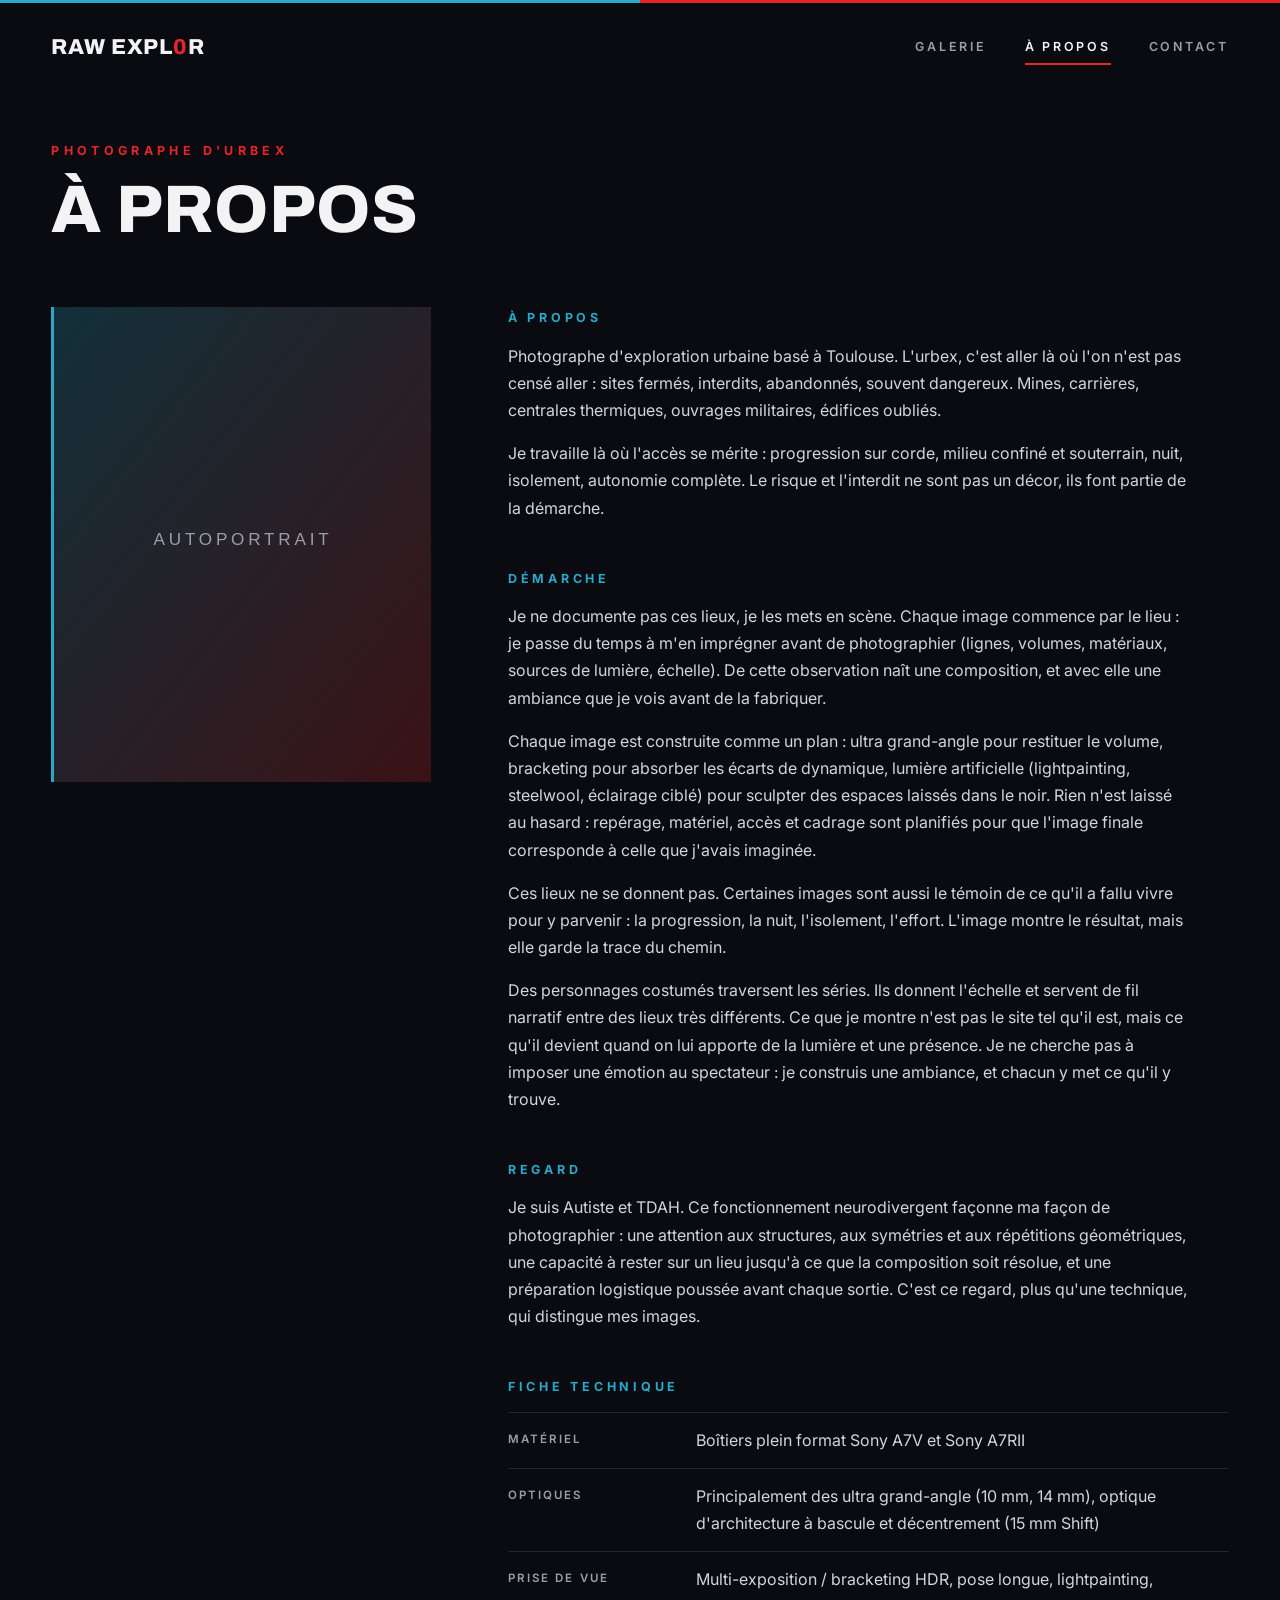
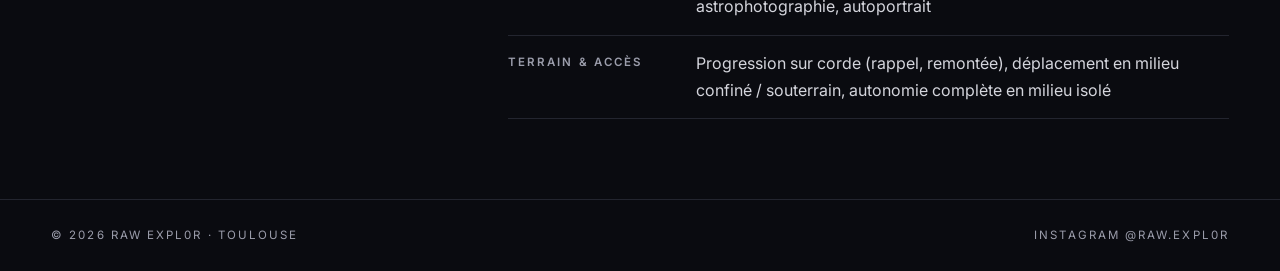
==== a-propos.html @ de23ed0a "Add files via upload" ====
<!DOCTYPE html>
<html lang="fr">
<head>
  <meta charset="utf-8">
  <meta name="viewport" content="width=device-width, initial-scale=1">
  <title>À propos — RAW EXPL0R</title>
  <meta name="description" content="Démarche artistique, regard et matériel de RAW EXPL0R, photographe d'urbex fine art à Toulouse.">
  <meta name="theme-color" content="#0a0b10">
  <link rel="preconnect" href="https://fonts.googleapis.com">
  <link rel="preconnect" href="https://fonts.gstatic.com" crossorigin>
  <link href="https://fonts.googleapis.com/css2?family=Archivo:wght@700;800&family=Inter:wght@400;600;700&display=swap" rel="stylesheet">
  <link rel="stylesheet" href="css/style.css">
</head>
<body>

  <header class="site-header">
    <a class="logo" href="index.html" aria-label="RAW EXPL0R, accueil">RAW EXPL<span>0</span>R</a>
    <nav class="site-nav" aria-label="Navigation principale">
      <a href="index.html">Galerie</a>
      <a href="a-propos.html" aria-current="page">À propos</a>
      <a href="contact.html">Contact</a>
    </nav>
  </header>

  <main>
    <section class="page-head">
      <p class="eyebrow">Photographe d'urbex</p>
      <h1 class="page-title">À propos</h1>
    </section>

    <div class="about-grid">
      <!-- Remplace images/portrait.svg par ton autoportrait (ex : images/portrait.jpg) -->
      <div class="portrait">
        <img src="images/portrait.svg" alt="Autoportrait de RAW EXPL0R">
      </div>

      <div class="prose">
        <h2>À propos</h2>
        <p>Photographe d'exploration urbaine basé à Toulouse. L'urbex, c'est aller là où l'on n'est pas censé aller : sites fermés, interdits, abandonnés, souvent dangereux. Mines, carrières, centrales thermiques, ouvrages militaires, édifices oubliés.</p>
        <p>Je travaille là où l'accès se mérite : progression sur corde, milieu confiné et souterrain, nuit, isolement, autonomie complète. Le risque et l'interdit ne sont pas un décor, ils font partie de la démarche.</p>

        <h2>Démarche</h2>
        <p>Je ne documente pas ces lieux, je les mets en scène. Chaque image commence par le lieu : je passe du temps à m'en imprégner avant de photographier (lignes, volumes, matériaux, sources de lumière, échelle). De cette observation naît une composition, et avec elle une ambiance que je vois avant de la fabriquer.</p>
        <p>Chaque image est construite comme un plan : ultra grand-angle pour restituer le volume, bracketing pour absorber les écarts de dynamique, lumière artificielle (lightpainting, steelwool, éclairage ciblé) pour sculpter des espaces laissés dans le noir. Rien n'est laissé au hasard : repérage, matériel, accès et cadrage sont planifiés pour que l'image finale corresponde à celle que j'avais imaginée.</p>
        <p>Ces lieux ne se donnent pas. Certaines images sont aussi le témoin de ce qu'il a fallu vivre pour y parvenir : la progression, la nuit, l'isolement, l'effort. L'image montre le résultat, mais elle garde la trace du chemin.</p>
        <p>Des personnages costumés traversent les séries. Ils donnent l'échelle et servent de fil narratif entre des lieux très différents. Ce que je montre n'est pas le site tel qu'il est, mais ce qu'il devient quand on lui apporte de la lumière et une présence. Je ne cherche pas à imposer une émotion au spectateur : je construis une ambiance, et chacun y met ce qu'il y trouve.</p>

        <h2>Regard</h2>
        <p>Je suis Autiste et TDAH. Ce fonctionnement neurodivergent façonne ma façon de photographier : une attention aux structures, aux symétries et aux répétitions géométriques, une capacité à rester sur un lieu jusqu'à ce que la composition soit résolue, et une préparation logistique poussée avant chaque sortie. C'est ce regard, plus qu'une technique, qui distingue mes images.</p>

        <h2>Fiche technique</h2>
        <ul class="tech">
          <li><b>Matériel</b><span>Boîtiers plein format Sony A7V et Sony A7RII</span></li>
          <li><b>Optiques</b><span>Principalement des ultra grand-angle (10 mm, 14 mm), optique d'architecture à bascule et décentrement (15 mm Shift)</span></li>
          <li><b>Prise de vue</b><span>Multi-exposition / bracketing HDR, pose longue, lightpainting, astrophotographie, autoportrait</span></li>
          <li><b>Terrain &amp; accès</b><span>Progression sur corde (rappel, remontée), déplacement en milieu confiné / souterrain, autonomie complète en milieu isolé</span></li>
        </ul>
      </div>
    </div>
  </main>

  <footer class="site-footer">
    <span>© 2026 RAW EXPL0R · Toulouse</span>
    <a href="https://www.instagram.com/raw.expl0r" target="_blank" rel="noopener">Instagram @raw.expl0r</a>
  </footer>

</body>
</html>
---- css/style.css ----
/* ===== RAW EXPL0R — feuille de style =====
   Palette reprise de la carte de visite :
   fond quasi noir, accent rouge, accent cyan, texte blanc. */

:root {
  --bg: #0a0b10;
  --bg-soft: #11131b;
  --text: #f3f3f5;
  --muted: #9b9dab;
  --line: #23252f;
  --red: #e5252a;
  --cyan: #2aa8c9;
  --font: "Inter", "Helvetica Neue", Arial, sans-serif;
  --font-title: "Archivo", "Inter", "Helvetica Neue", Arial, sans-serif;
  --gutter: clamp(20px, 4vw, 56px);
}

* { box-sizing: border-box; margin: 0; padding: 0; }

html { scroll-behavior: smooth; }

body {
  background: var(--bg);
  color: var(--text);
  font-family: var(--font);
  font-size: 16px;
  line-height: 1.7;
  -webkit-font-smoothing: antialiased;
  min-height: 100vh;
  display: flex;
  flex-direction: column;
}

a { color: inherit; text-decoration: none; }
img { display: block; max-width: 100%; }

/* ----- Filet bicolore en haut de page (rappel de la barre cyan/rouge de la carte) ----- */
body::before {
  content: "";
  display: block;
  height: 3px;
  background: linear-gradient(90deg, var(--cyan) 0 50%, var(--red) 50% 100%);
}

/* ----- En-tête ----- */
.site-header {
  display: flex;
  align-items: center;
  justify-content: space-between;
  flex-wrap: wrap;
  gap: 14px 32px;
  padding: 26px var(--gutter);
}

.logo {
  font-family: var(--font-title);
  font-weight: 800;
  font-size: 1.35rem;
  letter-spacing: 0.04em;
  text-transform: uppercase;
}
.logo span { color: var(--red); }

.site-nav { display: flex; gap: clamp(18px, 3vw, 38px); }

.site-nav a {
  font-size: 0.78rem;
  font-weight: 600;
  letter-spacing: 0.22em;
  text-transform: uppercase;
  color: var(--muted);
  padding: 6px 0;
  border-bottom: 2px solid transparent;
  transition: color 0.2s, border-color 0.2s;
}
.site-nav a:hover { color: var(--text); }
.site-nav a[aria-current="page"] {
  color: var(--text);
  border-bottom-color: var(--red);
}

/* ----- Contenu ----- */
main { flex: 1; padding: 0 var(--gutter) 80px; }

.eyebrow {
  font-size: 0.78rem;
  font-weight: 700;
  letter-spacing: 0.35em;
  text-transform: uppercase;
  color: var(--red);
  margin-bottom: 14px;
}

.page-title {
  font-family: var(--font-title);
  font-weight: 800;
  font-size: clamp(2.4rem, 6vw, 4.2rem);
  line-height: 1.05;
  letter-spacing: 0.01em;
  text-transform: uppercase;
  margin-bottom: 22px;
}

.lead {
  color: var(--muted);
  font-size: 1.1rem;
  max-width: 640px;
}

.page-head { padding: 48px 0 40px; }

/* ----- Grille de la galerie (colonnes type « maçonnerie ») ----- */
.gallery {
  columns: 3 340px;
  column-gap: 14px;
}

.gallery figure {
  break-inside: avoid;
  margin: 0 0 14px;
  position: relative;
  overflow: hidden;
  background: var(--bg-soft);
}

.gallery button.thumb {
  display: block;
  width: 100%;
  border: 0;
  padding: 0;
  background: none;
  cursor: zoom-in;
}

.gallery img {
  width: 100%;
  height: auto;
  transition: transform 0.6s ease, opacity 0.4s;
}
.gallery figure:hover img { transform: scale(1.025); }

.empty { color: var(--muted); padding: 40px 0; }

/* ----- Visionneuse plein écran ----- */
.lightbox {
  position: fixed;
  inset: 0;
  z-index: 100;
  background: rgba(6, 7, 11, 0.97);
  display: none;
  align-items: center;
  justify-content: center;
  flex-direction: column;
  padding: 56px 70px 70px;
}
.lightbox.open { display: flex; }
.lightbox img {
  max-width: 100%;
  max-height: calc(100vh - 150px);
  object-fit: contain;
}
.lb-caption {
  margin-top: 18px;
  text-align: center;
  font-size: 0.8rem;
  letter-spacing: 0.15em;
  text-transform: uppercase;
  color: var(--muted);
}
.lb-caption strong { color: var(--text); font-weight: 600; margin-right: 12px; }

.lb-btn {
  position: absolute;
  background: none;
  border: 0;
  color: var(--text);
  cursor: pointer;
  font-size: 2rem;
  line-height: 1;
  padding: 14px;
  opacity: 0.7;
  transition: opacity 0.2s, color 0.2s;
}
.lb-btn:hover { opacity: 1; color: var(--red); }
.lb-close { top: 14px; right: 18px; }
.lb-prev { left: 8px; top: 50%; transform: translateY(-50%); }
.lb-next { right: 8px; top: 50%; transform: translateY(-50%); }

/* ----- Page À propos ----- */
.about-grid {
  display: grid;
  grid-template-columns: minmax(240px, 380px) 1fr;
  gap: clamp(32px, 6vw, 90px);
  align-items: start;
}

.portrait {
  position: sticky;
  top: 24px;
  aspect-ratio: 4 / 5;
  background: var(--bg-soft);
  border-left: 3px solid var(--cyan);
  overflow: hidden;
}
.portrait img { width: 100%; height: 100%; object-fit: cover; }

.prose h2 {
  font-size: 0.78rem;
  font-weight: 700;
  letter-spacing: 0.3em;
  text-transform: uppercase;
  color: var(--cyan);
  margin: 46px 0 14px;
}
.prose h2:first-child { margin-top: 0; }
.prose p { color: #d4d5dc; margin-bottom: 16px; max-width: 680px; }

.tech { list-style: none; margin-top: 4px; }
.tech li {
  display: grid;
  grid-template-columns: 170px 1fr;
  gap: 18px;
  padding: 14px 0;
  border-top: 1px solid var(--line);
  color: #d4d5dc;
  max-width: 760px;
}
.tech li:last-child { border-bottom: 1px solid var(--line); }
.tech b {
  font-size: 0.72rem;
  font-weight: 600;
  letter-spacing: 0.18em;
  text-transform: uppercase;
  color: var(--muted);
  padding-top: 3px;
}

/* ----- Page Contact ----- */
.contact-list { margin-top: 10px; max-width: 560px; }
.contact-item { padding: 26px 0; border-top: 1px solid var(--line); }
.contact-item:last-child { border-bottom: 1px solid var(--line); }
.contact-item .label {
  font-size: 0.74rem;
  font-weight: 700;
  letter-spacing: 0.25em;
  text-transform: uppercase;
  color: var(--cyan);
  margin-bottom: 6px;
}
.contact-item a, .contact-item p {
  font-size: clamp(1.2rem, 3vw, 1.7rem);
  font-weight: 400;
}
.contact-item a { border-bottom: 1px solid transparent; transition: border-color 0.2s, color 0.2s; }
.contact-item a:hover { color: var(--red); border-bottom-color: var(--red); }

/* ----- Pied de page ----- */
.site-footer {
  display: flex;
  justify-content: space-between;
  flex-wrap: wrap;
  gap: 8px 24px;
  padding: 26px var(--gutter);
  border-top: 1px solid var(--line);
  font-size: 0.72rem;
  letter-spacing: 0.18em;
  text-transform: uppercase;
  color: var(--muted);
}
.site-footer a:hover { color: var(--red); }

/* ----- Mobile ----- */
@media (max-width: 760px) {
  .about-grid { grid-template-columns: 1fr; }
  .portrait { position: static; max-width: 340px; }
  .tech li { grid-template-columns: 1fr; gap: 4px; }
  .lightbox { padding: 56px 12px 80px; }
  .lb-prev { top: auto; bottom: 14px; left: 14px; transform: none; }
  .lb-next { top: auto; bottom: 14px; right: 14px; transform: none; }
}

@media (prefers-reduced-motion: reduce) {
  * { transition: none !important; scroll-behavior: auto !important; }
}
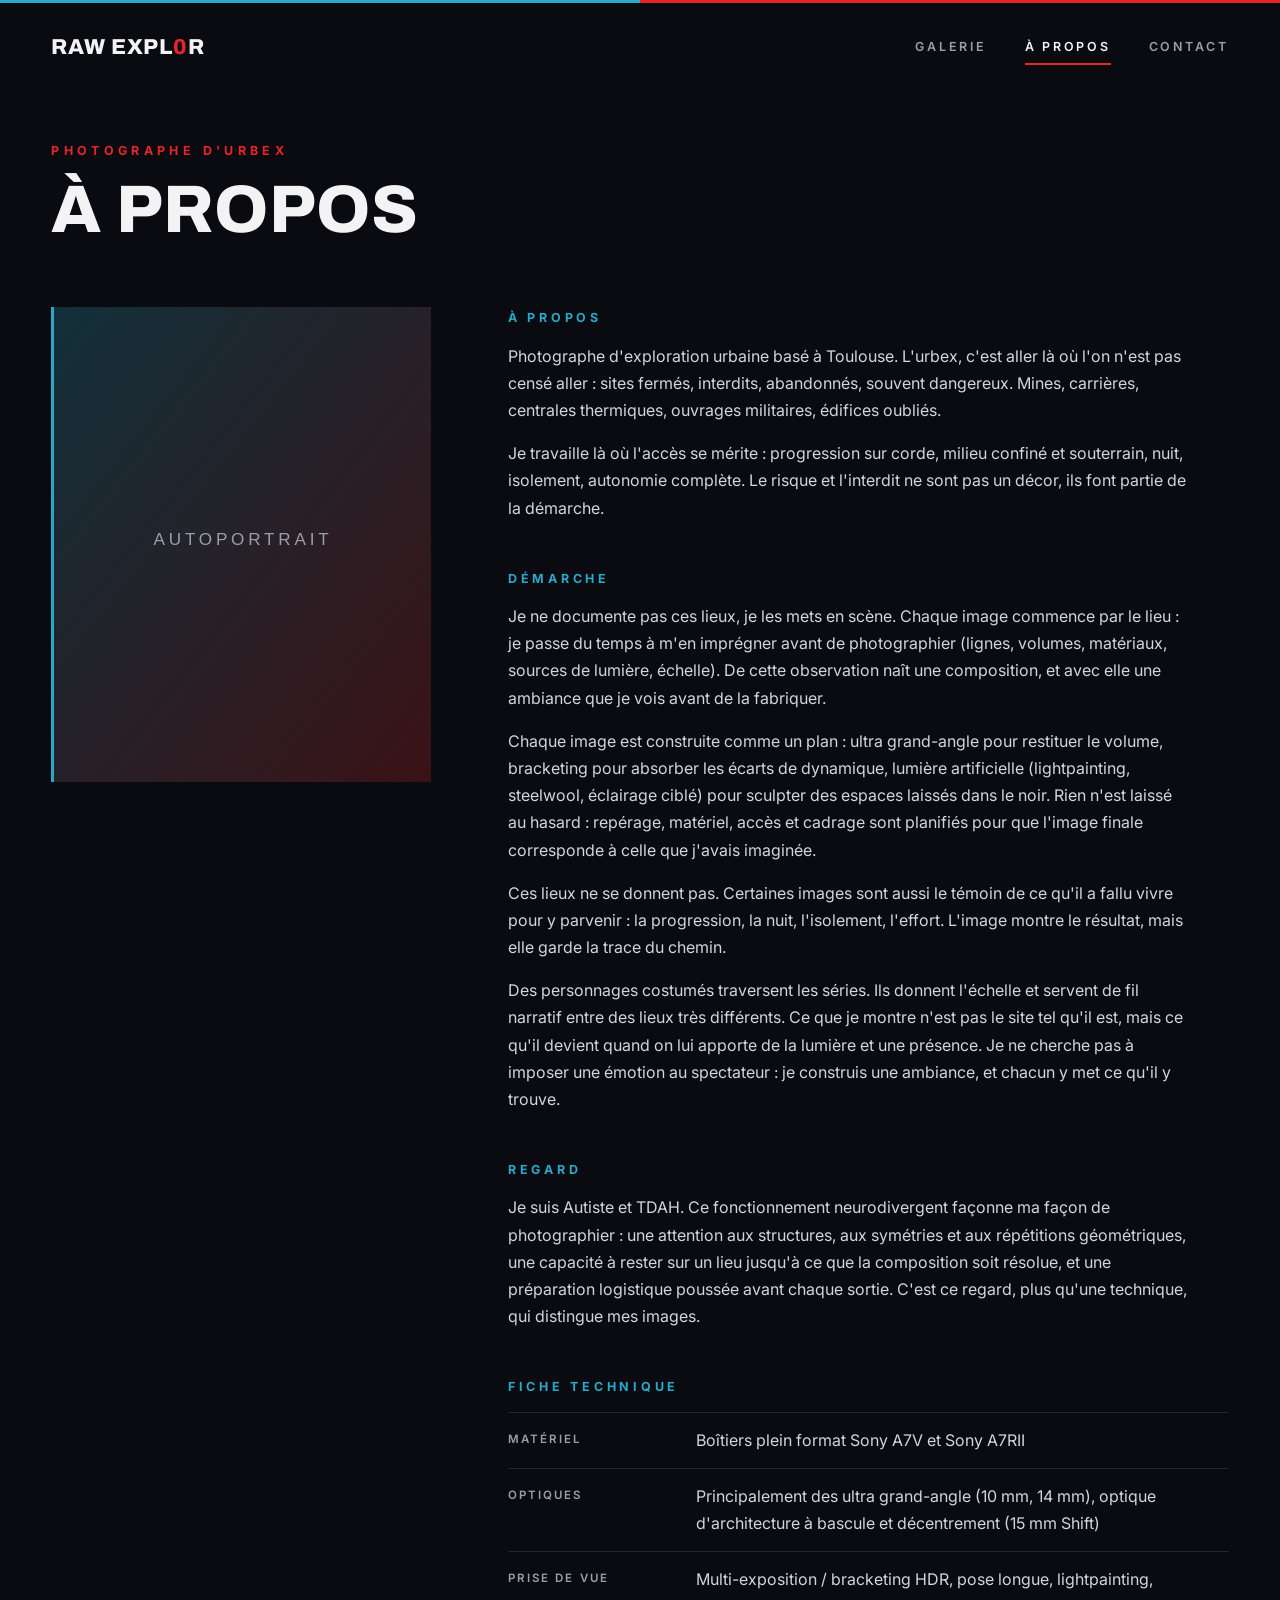
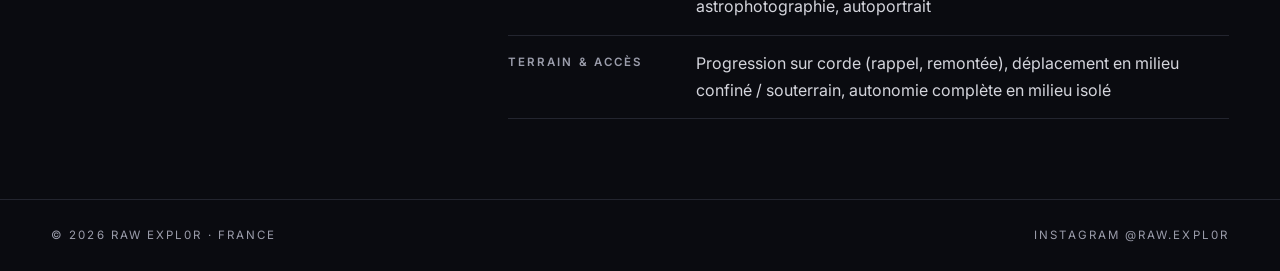
==== commit e864d248: "Update footer location from Toulouse to France" ====
--- a/a-propos.html
+++ b/a-propos.html
@@ -60,7 +60,7 @@
   </main>
 
   <footer class="site-footer">
-    <span>© 2026 RAW EXPL0R · Toulouse</span>
+    <span>© 2026 RAW EXPL0R · France</span>
     <a href="https://www.instagram.com/raw.expl0r" target="_blank" rel="noopener">Instagram @raw.expl0r</a>
   </footer>
 
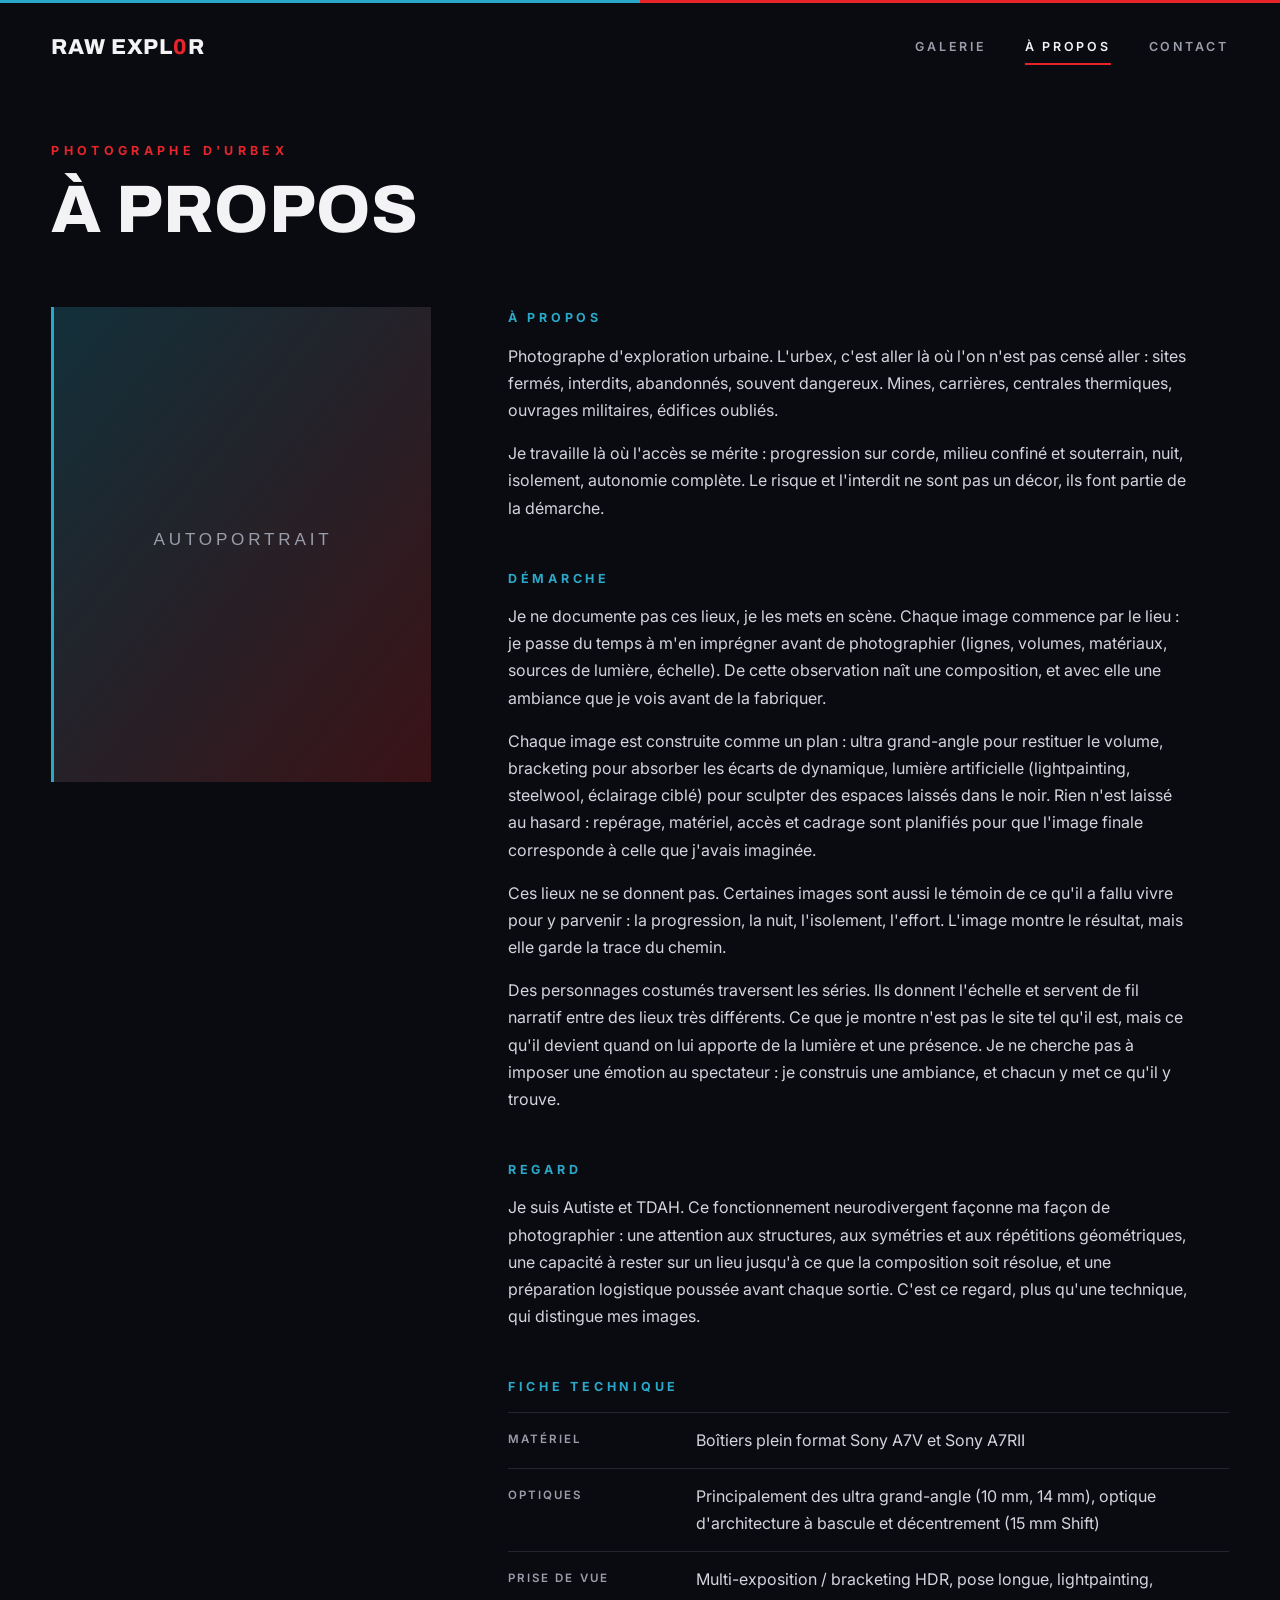
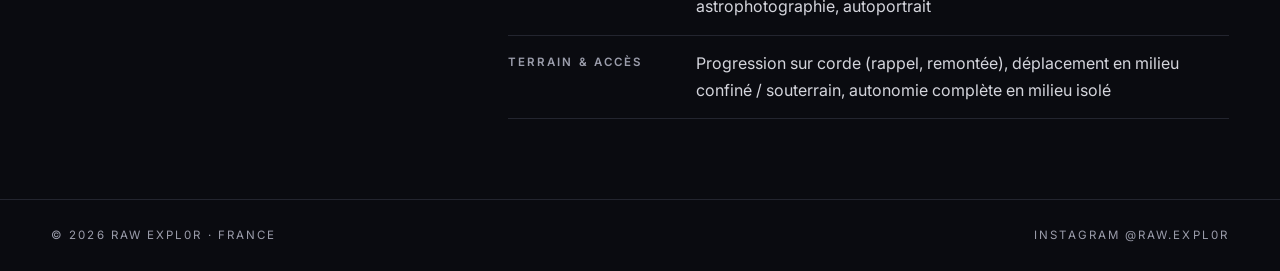
==== commit a5233060: "Update a-propos.html" ====
--- a/a-propos.html
+++ b/a-propos.html
@@ -36,7 +36,7 @@
 
       <div class="prose">
         <h2>À propos</h2>
-        <p>Photographe d'exploration urbaine basé à Toulouse. L'urbex, c'est aller là où l'on n'est pas censé aller : sites fermés, interdits, abandonnés, souvent dangereux. Mines, carrières, centrales thermiques, ouvrages militaires, édifices oubliés.</p>
+        <p>Photographe d'exploration urbaine. L'urbex, c'est aller là où l'on n'est pas censé aller : sites fermés, interdits, abandonnés, souvent dangereux. Mines, carrières, centrales thermiques, ouvrages militaires, édifices oubliés.</p>
         <p>Je travaille là où l'accès se mérite : progression sur corde, milieu confiné et souterrain, nuit, isolement, autonomie complète. Le risque et l'interdit ne sont pas un décor, ils font partie de la démarche.</p>
 
         <h2>Démarche</h2>
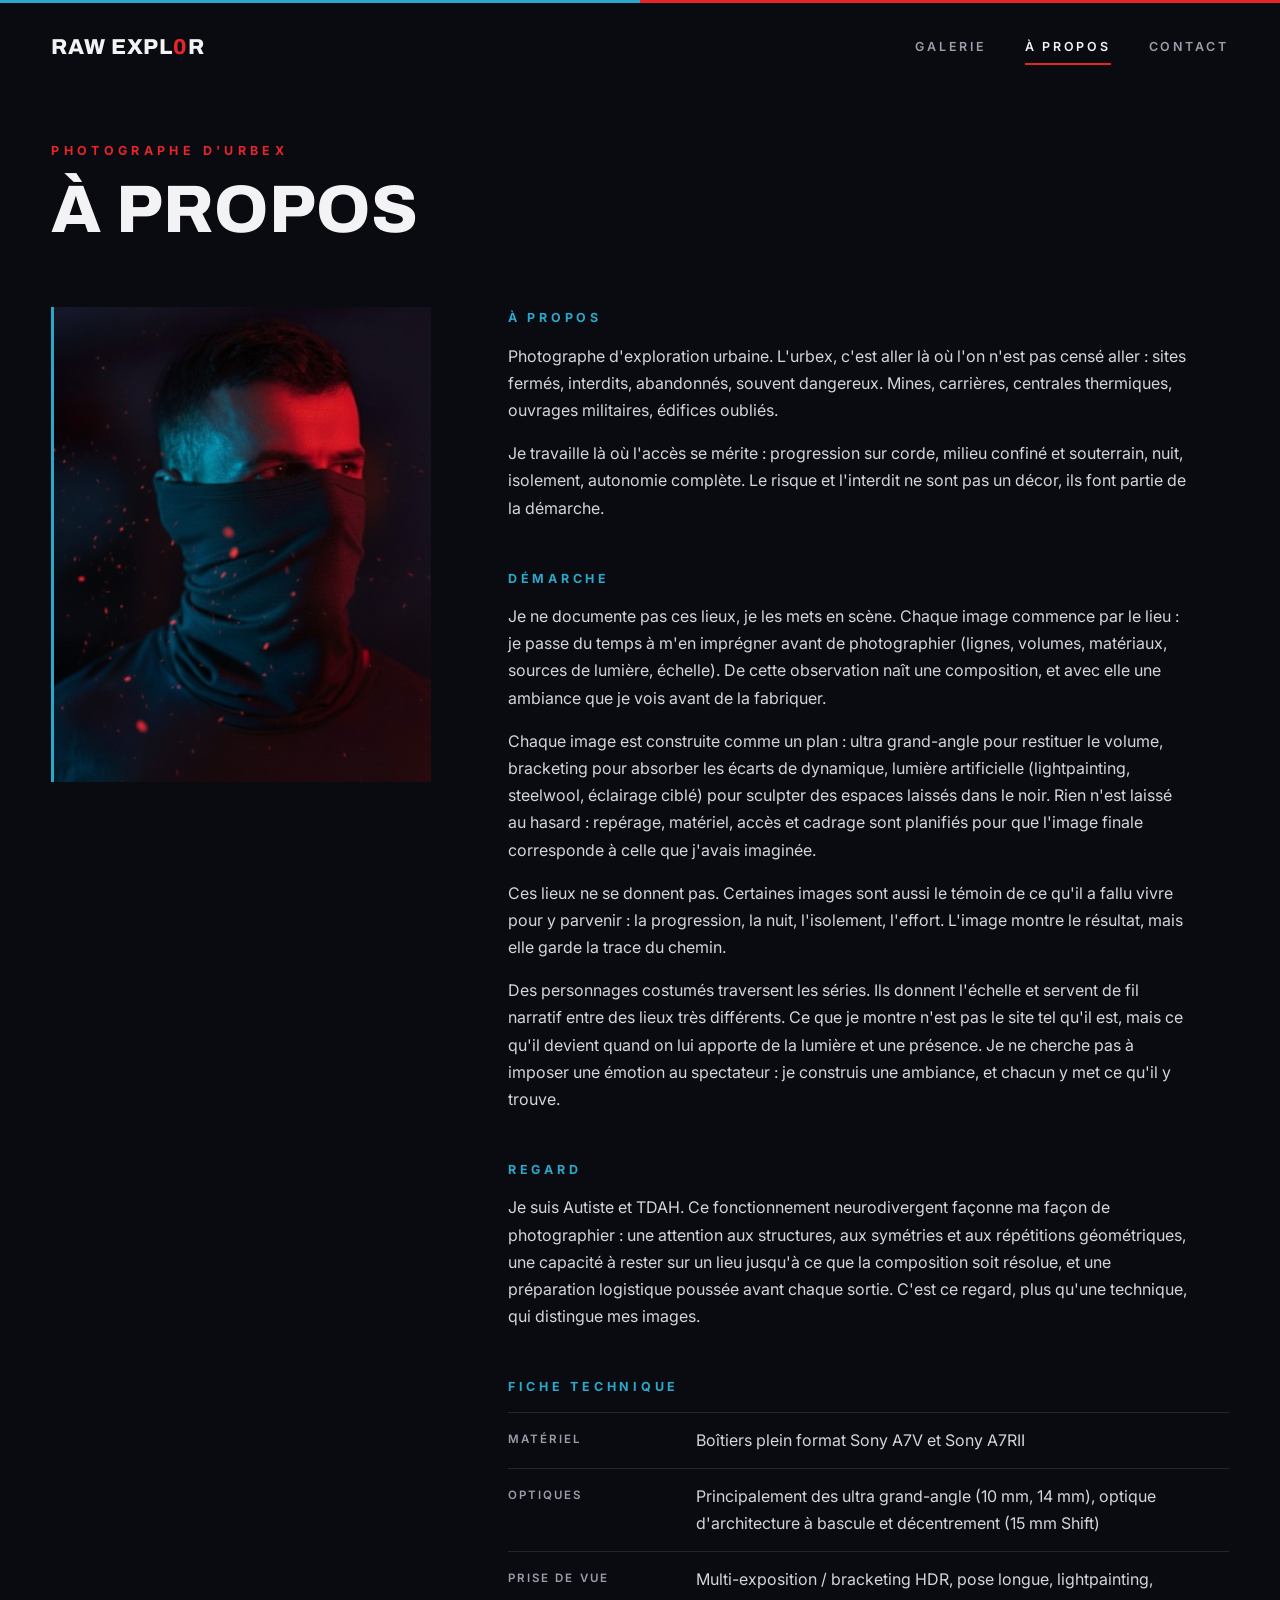
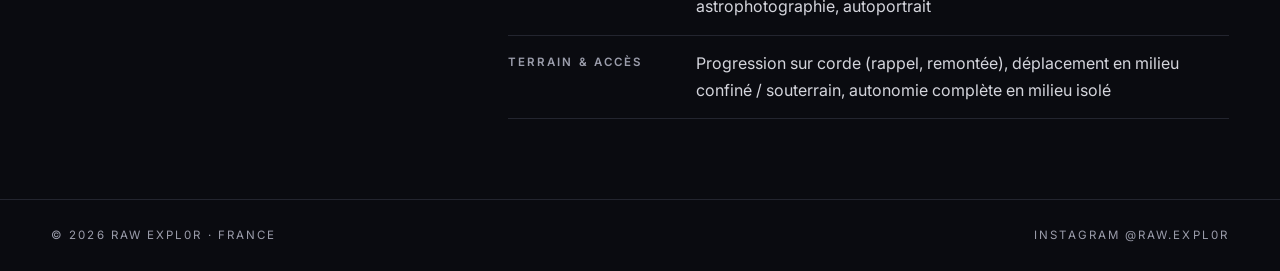
==== commit feb7e828: "Update a-propos.html" ====
--- a/a-propos.html
+++ b/a-propos.html
@@ -31,7 +31,7 @@
     <div class="about-grid">
       <!-- Remplace images/portrait.svg par ton autoportrait (ex : images/portrait.jpg) -->
       <div class="portrait">
-        <img src="images/portrait.svg" alt="Autoportrait de RAW EXPL0R">
+        <img src="images/1763385396544_1.jpg" alt="Autoportrait de RAW EXPL0R">
       </div>
 
       <div class="prose">
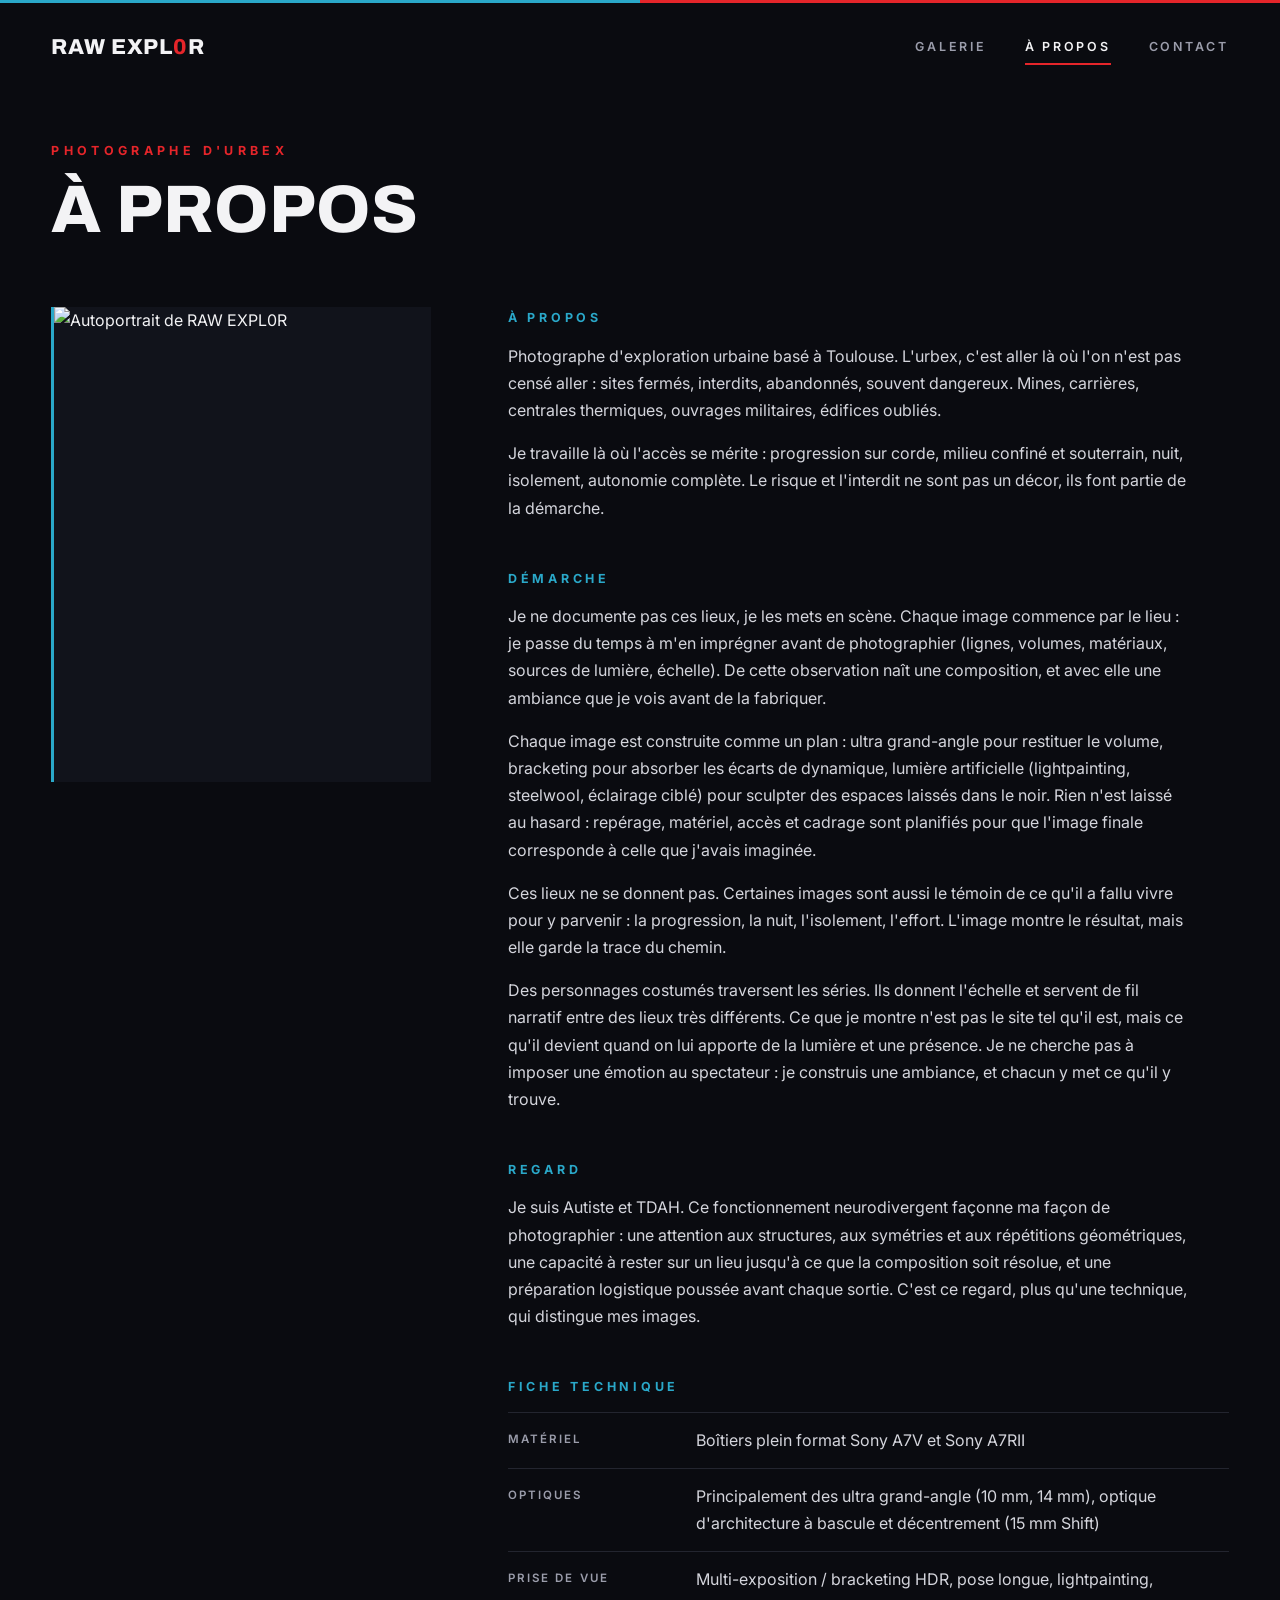
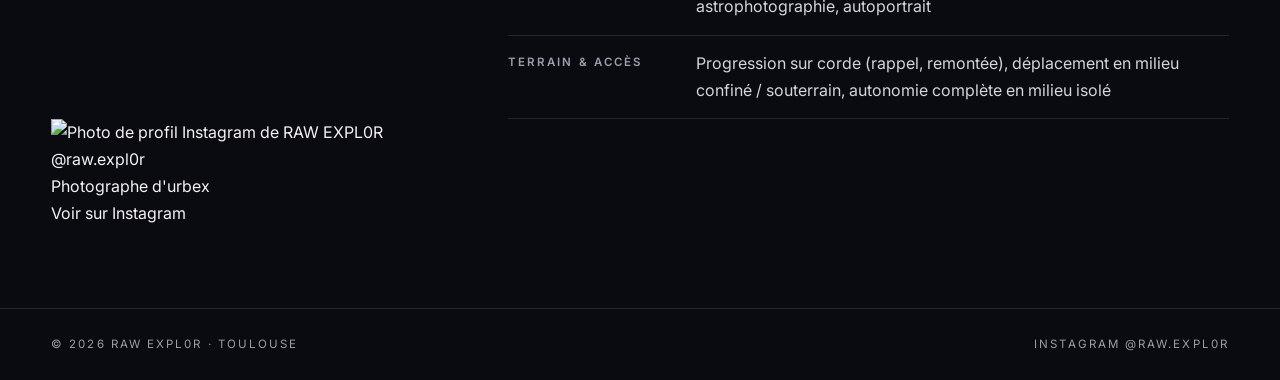
==== commit cf3b1314: "Add files via upload" ====
--- a/a-propos.html
+++ b/a-propos.html
@@ -31,12 +31,12 @@
     <div class="about-grid">
       <!-- Remplace images/portrait.svg par ton autoportrait (ex : images/portrait.jpg) -->
       <div class="portrait">
-        <img src="images/1763385396544_1.jpg" alt="Autoportrait de RAW EXPL0R">
+        <img src="images/portrait.svg" alt="Autoportrait de RAW EXPL0R">
       </div>
 
       <div class="prose">
         <h2>À propos</h2>
-        <p>Photographe d'exploration urbaine. L'urbex, c'est aller là où l'on n'est pas censé aller : sites fermés, interdits, abandonnés, souvent dangereux. Mines, carrières, centrales thermiques, ouvrages militaires, édifices oubliés.</p>
+        <p>Photographe d'exploration urbaine basé à Toulouse. L'urbex, c'est aller là où l'on n'est pas censé aller : sites fermés, interdits, abandonnés, souvent dangereux. Mines, carrières, centrales thermiques, ouvrages militaires, édifices oubliés.</p>
         <p>Je travaille là où l'accès se mérite : progression sur corde, milieu confiné et souterrain, nuit, isolement, autonomie complète. Le risque et l'interdit ne sont pas un décor, ils font partie de la démarche.</p>
 
         <h2>Démarche</h2>
@@ -57,12 +57,29 @@
         </ul>
       </div>
     </div>
+
+    <section class="insta" id="insta" aria-label="Instagram">
+      <div class="insta-head">
+        <img class="insta-avatar" alt="Photo de profil Instagram de RAW EXPL0R" hidden>
+        <div class="insta-id">
+          <div class="insta-name">@raw.expl0r</div>
+          <div class="insta-stats">Photographe d'urbex</div>
+        </div>
+        <a class="insta-follow" href="https://www.instagram.com/raw.expl0r/" target="_blank" rel="noopener">Voir sur Instagram</a>
+      </div>
+      <div class="insta-body">
+        <button class="insta-nav insta-prev" type="button" aria-label="Publications précédentes" hidden>&#8249;</button>
+        <div class="insta-strip"></div>
+        <button class="insta-nav insta-next" type="button" aria-label="Publications suivantes" hidden>&#8250;</button>
+      </div>
+    </section>
   </main>
 
   <footer class="site-footer">
-    <span>© 2026 RAW EXPL0R · France</span>
+    <span>© 2026 RAW EXPL0R · Toulouse</span>
     <a href="https://www.instagram.com/raw.expl0r" target="_blank" rel="noopener">Instagram @raw.expl0r</a>
   </footer>
 
+  <script src="js/instagram.js"></script>
 </body>
 </html>
--- a/css/style.css
+++ b/css/style.css
@@ -110,10 +110,34 @@
 .page-head { padding: 48px 0 40px; }
 
 /* ----- Grille de la galerie (colonnes type « maçonnerie ») ----- */
-.gallery {
-  columns: 3 340px;
+.batch {
+  columns: 3;
   column-gap: 14px;
 }
+/* Téléphone et tablette : 2 colonnes */
+@media (max-width: 900px) {
+  .batch { columns: 2; column-gap: 8px; }
+  .gallery figure { margin-bottom: 8px; }
+}
+
+/* Bouton « Voir plus » */
+.more-btn {
+  display: block;
+  margin: 34px auto 0;
+  background: none;
+  border: 1px solid var(--muted);
+  color: var(--text);
+  font: inherit;
+  font-size: 0.78rem;
+  font-weight: 600;
+  letter-spacing: 0.25em;
+  text-transform: uppercase;
+  padding: 14px 34px;
+  cursor: pointer;
+  transition: border-color 0.2s, color 0.2s;
+}
+.more-btn:hover { border-color: var(--red); color: var(--red); }
+.more-btn[hidden] { display: none; }
 
 .gallery figure {
   break-inside: avoid;
@@ -140,6 +164,46 @@
 .gallery figure:hover img { transform: scale(1.025); }
 
 .empty { color: var(--muted); padding: 40px 0; }
+
+/* Fiche technique au clic droit */
+.exif-menu {
+  position: fixed;
+  z-index: 200;
+  min-width: 230px;
+  max-width: 320px;
+  padding: 14px 16px;
+  background: rgba(10, 11, 16, 0.96);
+  border: 1px solid var(--line);
+  border-left: 3px solid var(--cyan);
+  box-shadow: 0 10px 30px rgba(0, 0, 0, 0.55);
+  font-size: 0.82rem;
+}
+.exif-menu[hidden] { display: none; }
+.exif-title {
+  font-size: 0.68rem;
+  font-weight: 700;
+  letter-spacing: 0.25em;
+  text-transform: uppercase;
+  color: var(--cyan);
+  margin-bottom: 8px;
+}
+.exif-row {
+  display: flex;
+  justify-content: space-between;
+  gap: 18px;
+  padding: 5px 0;
+  border-top: 1px solid var(--line);
+  color: var(--muted);
+}
+.exif-row b { color: var(--text); font-weight: 600; text-align: right; }
+
+/* Dissuasion : photos non sélectionnables / non glissables, pas de menu d'appui long sur mobile */
+.gallery img, .lightbox img, .portrait img {
+  -webkit-user-select: none;
+  user-select: none;
+  -webkit-user-drag: none;
+  -webkit-touch-callout: none;
+}
 
 /* ----- Visionneuse plein écran ----- */
 .lightbox {
@@ -183,6 +247,16 @@
 }
 .lb-btn:hover { opacity: 1; color: var(--red); }
 .lb-close { top: 14px; right: 18px; }
+.lb-info {
+  top: 18px; left: 22px;
+  width: 36px; height: 36px;
+  padding: 0;
+  border: 1px solid var(--muted);
+  border-radius: 50%;
+  font-family: Georgia, "Times New Roman", serif;
+  font-style: italic;
+  font-size: 1.15rem;
+}
 .lb-prev { left: 8px; top: 50%; transform: translateY(-50%); }
 .lb-next { right: 8px; top: 50%; transform: translateY(-50%); }
 
@@ -275,6 +349,7 @@
   .portrait { position: static; max-width: 340px; }
   .tech li { grid-template-columns: 1fr; gap: 4px; }
   .lightbox { padding: 56px 12px 80px; }
+  .lb-info { top: auto; bottom: 22px; left: 50%; transform: translateX(-50%); }
   .lb-prev { top: auto; bottom: 14px; left: 14px; transform: none; }
   .lb-next { top: auto; bottom: 14px; right: 14px; transform: none; }
 }
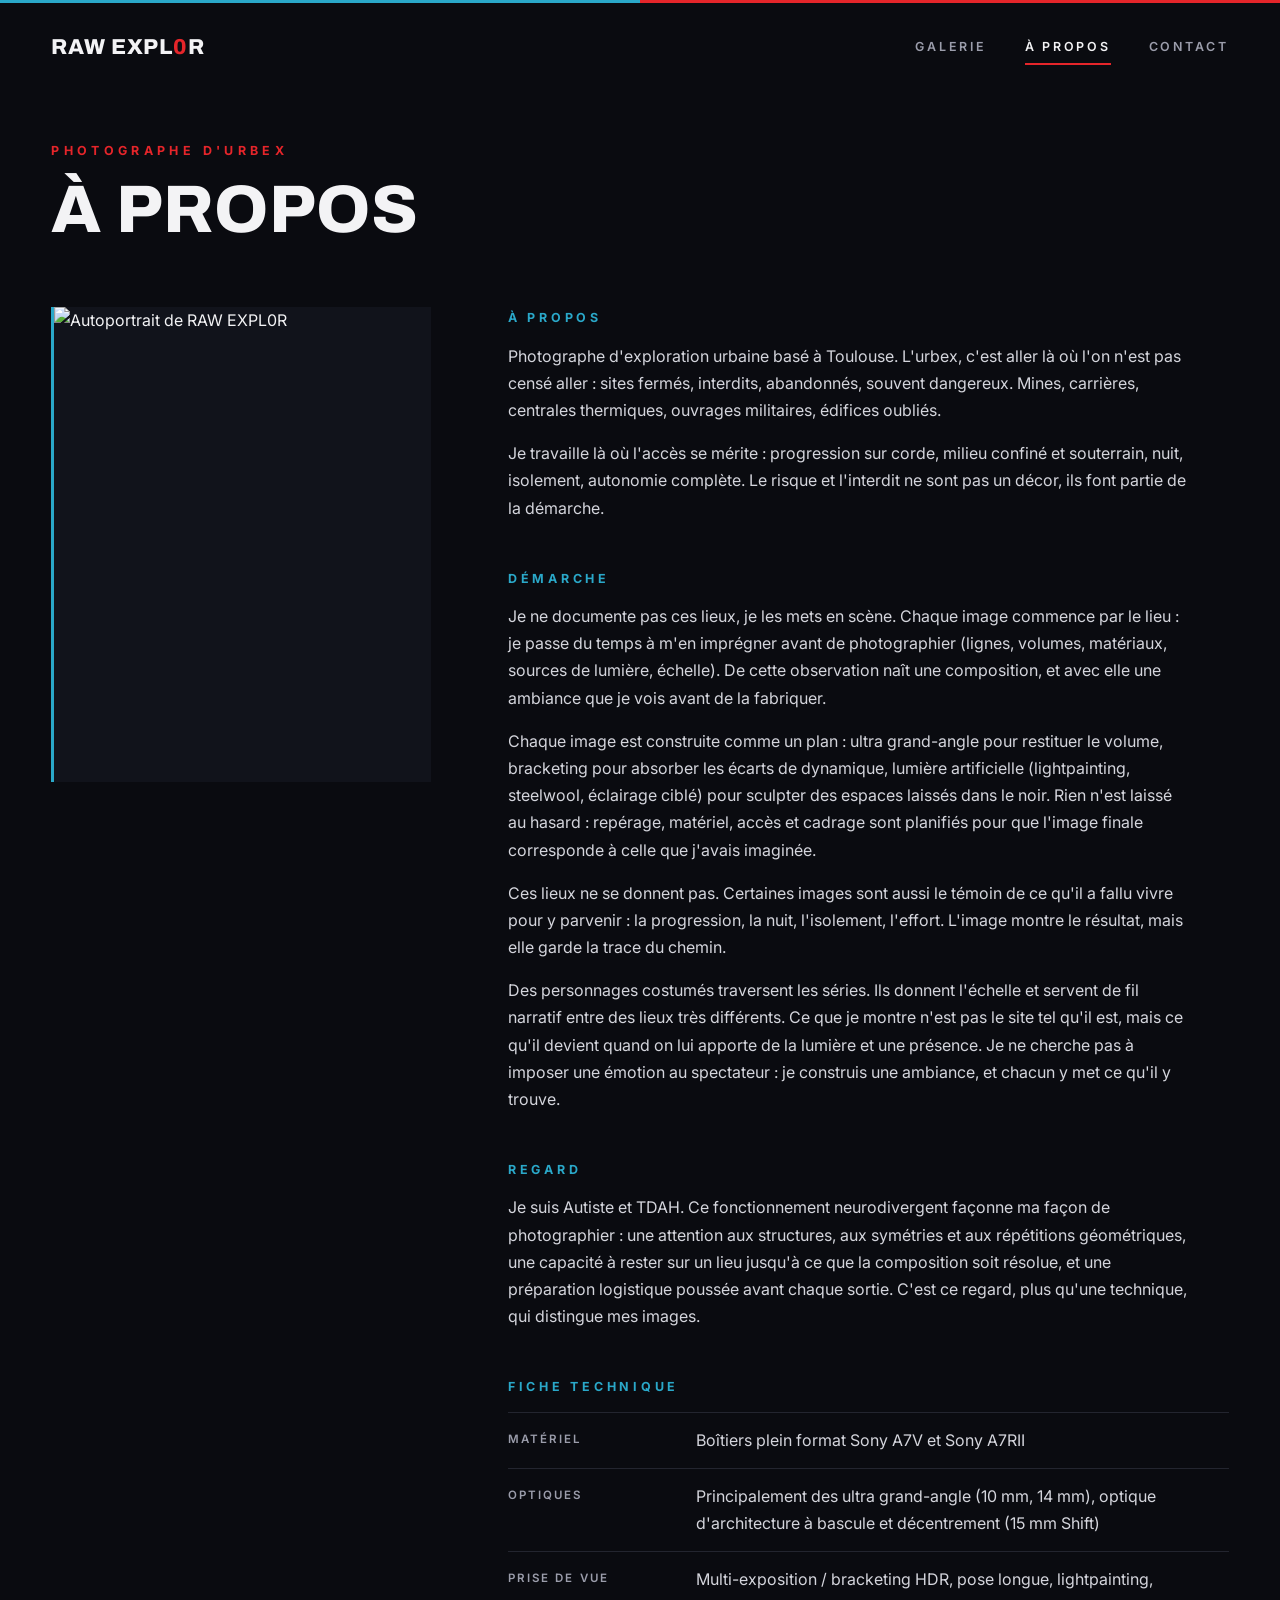
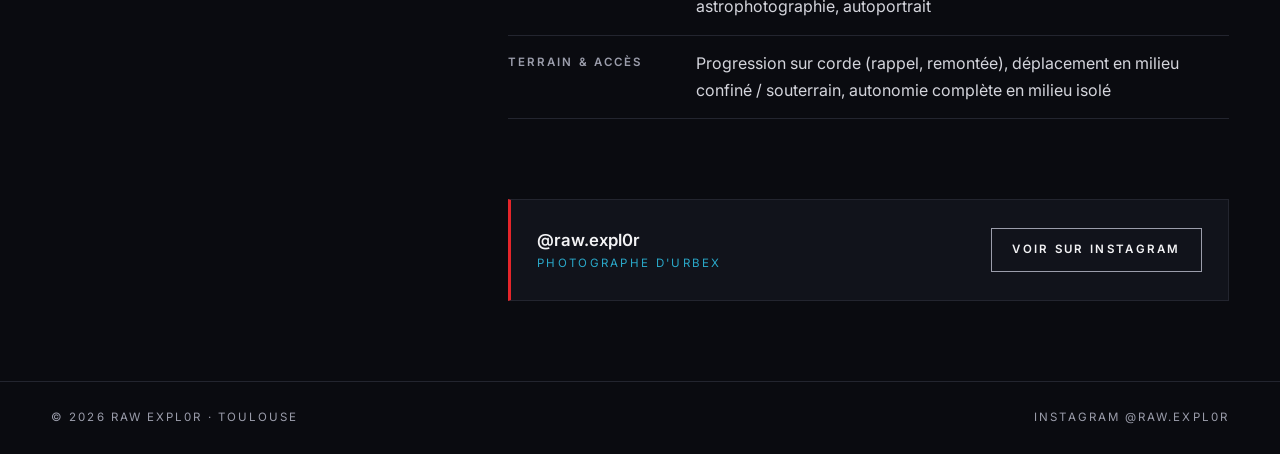
==== commit 1b39e12c: "Add files via upload" ====
--- a/a-propos.html
+++ b/a-propos.html
@@ -29,9 +29,9 @@
     </section>
 
     <div class="about-grid">
-      <!-- Remplace images/portrait.svg par ton autoportrait (ex : images/portrait.jpg) -->
+      <!-- Remplace images/portrait.jpg par ton autoportrait (ex : images/portrait.jpg) -->
       <div class="portrait">
-        <img src="images/portrait.svg" alt="Autoportrait de RAW EXPL0R">
+        <img src="images/portrait.jpg" alt="Autoportrait de RAW EXPL0R">
       </div>
 
       <div class="prose">
@@ -55,24 +55,24 @@
           <li><b>Prise de vue</b><span>Multi-exposition / bracketing HDR, pose longue, lightpainting, astrophotographie, autoportrait</span></li>
           <li><b>Terrain &amp; accès</b><span>Progression sur corde (rappel, remontée), déplacement en milieu confiné / souterrain, autonomie complète en milieu isolé</span></li>
         </ul>
+
+        <section class="insta" id="insta" aria-label="Instagram">
+          <div class="insta-head">
+            <img class="insta-avatar" alt="Photo de profil Instagram de RAW EXPL0R" hidden>
+            <div class="insta-id">
+              <div class="insta-name">@raw.expl0r</div>
+              <div class="insta-stats">Photographe d'urbex</div>
+            </div>
+            <a class="insta-follow" href="https://www.instagram.com/raw.expl0r/" target="_blank" rel="noopener">Voir sur Instagram</a>
+          </div>
+          <div class="insta-body">
+            <button class="insta-nav insta-prev" type="button" aria-label="Publications précédentes" hidden>&#8249;</button>
+            <div class="insta-strip"></div>
+            <button class="insta-nav insta-next" type="button" aria-label="Publications suivantes" hidden>&#8250;</button>
+          </div>
+        </section>
       </div>
     </div>
-
-    <section class="insta" id="insta" aria-label="Instagram">
-      <div class="insta-head">
-        <img class="insta-avatar" alt="Photo de profil Instagram de RAW EXPL0R" hidden>
-        <div class="insta-id">
-          <div class="insta-name">@raw.expl0r</div>
-          <div class="insta-stats">Photographe d'urbex</div>
-        </div>
-        <a class="insta-follow" href="https://www.instagram.com/raw.expl0r/" target="_blank" rel="noopener">Voir sur Instagram</a>
-      </div>
-      <div class="insta-body">
-        <button class="insta-nav insta-prev" type="button" aria-label="Publications précédentes" hidden>&#8249;</button>
-        <div class="insta-strip"></div>
-        <button class="insta-nav insta-next" type="button" aria-label="Publications suivantes" hidden>&#8250;</button>
-      </div>
-    </section>
   </main>
 
   <footer class="site-footer">
--- a/css/style.css
+++ b/css/style.css
@@ -309,6 +309,52 @@
   padding-top: 3px;
 }
 
+/* ----- Widget Instagram ----- */
+.insta {
+  margin-top: 80px;
+  max-width: 760px;
+  padding: 26px;
+  background: var(--bg-soft);
+  border: 1px solid var(--line);
+  border-left: 3px solid var(--red);
+}
+.insta-head { display: flex; align-items: center; gap: 16px; flex-wrap: wrap; }
+.insta-avatar { width: 56px; height: 56px; border-radius: 50%; object-fit: cover; border: 2px solid var(--cyan); }
+.insta-avatar[hidden] { display: none; }
+.insta-id { flex: 1; min-width: 160px; }
+.insta-name { font-weight: 600; font-size: 1.05rem; }
+.insta-stats { font-size: 0.72rem; letter-spacing: 0.2em; text-transform: uppercase; color: var(--cyan); }
+.insta-follow {
+  font-size: 0.72rem;
+  font-weight: 600;
+  letter-spacing: 0.2em;
+  text-transform: uppercase;
+  padding: 11px 20px;
+  border: 1px solid var(--muted);
+  transition: border-color 0.2s, color 0.2s;
+}
+.insta-follow:hover { border-color: var(--red); color: var(--red); }
+
+.insta-body { display: flex; align-items: center; gap: 6px; margin-top: 22px; }
+.insta-strip { flex: 1; display: grid; grid-template-columns: repeat(3, 1fr); gap: 8px; min-height: 0; }
+.insta-post { position: relative; display: block; aspect-ratio: 1 / 1; overflow: hidden; background: var(--bg); }
+.insta-post img { width: 100%; height: 100%; object-fit: cover; transition: transform 0.5s ease; }
+.insta-post:hover img { transform: scale(1.05); }
+.insta-tag {
+  position: absolute; top: 8px; right: 8px;
+  font-size: 0.8rem; color: #fff;
+  text-shadow: 0 1px 4px rgba(0, 0, 0, 0.8);
+}
+.insta-nav {
+  background: none; border: 0; color: var(--text);
+  font-size: 2rem; line-height: 1; padding: 8px 6px;
+  cursor: pointer; opacity: 0.8; transition: color 0.2s, opacity 0.2s;
+}
+.insta-nav:hover:not(:disabled) { color: var(--red); opacity: 1; }
+.insta-nav:disabled { opacity: 0.2; cursor: default; }
+.insta-nav[hidden] { display: none; }
+.insta-static .insta-body { display: none; }
+
 /* ----- Page Contact ----- */
 .contact-list { margin-top: 10px; max-width: 560px; }
 .contact-item { padding: 26px 0; border-top: 1px solid var(--line); }
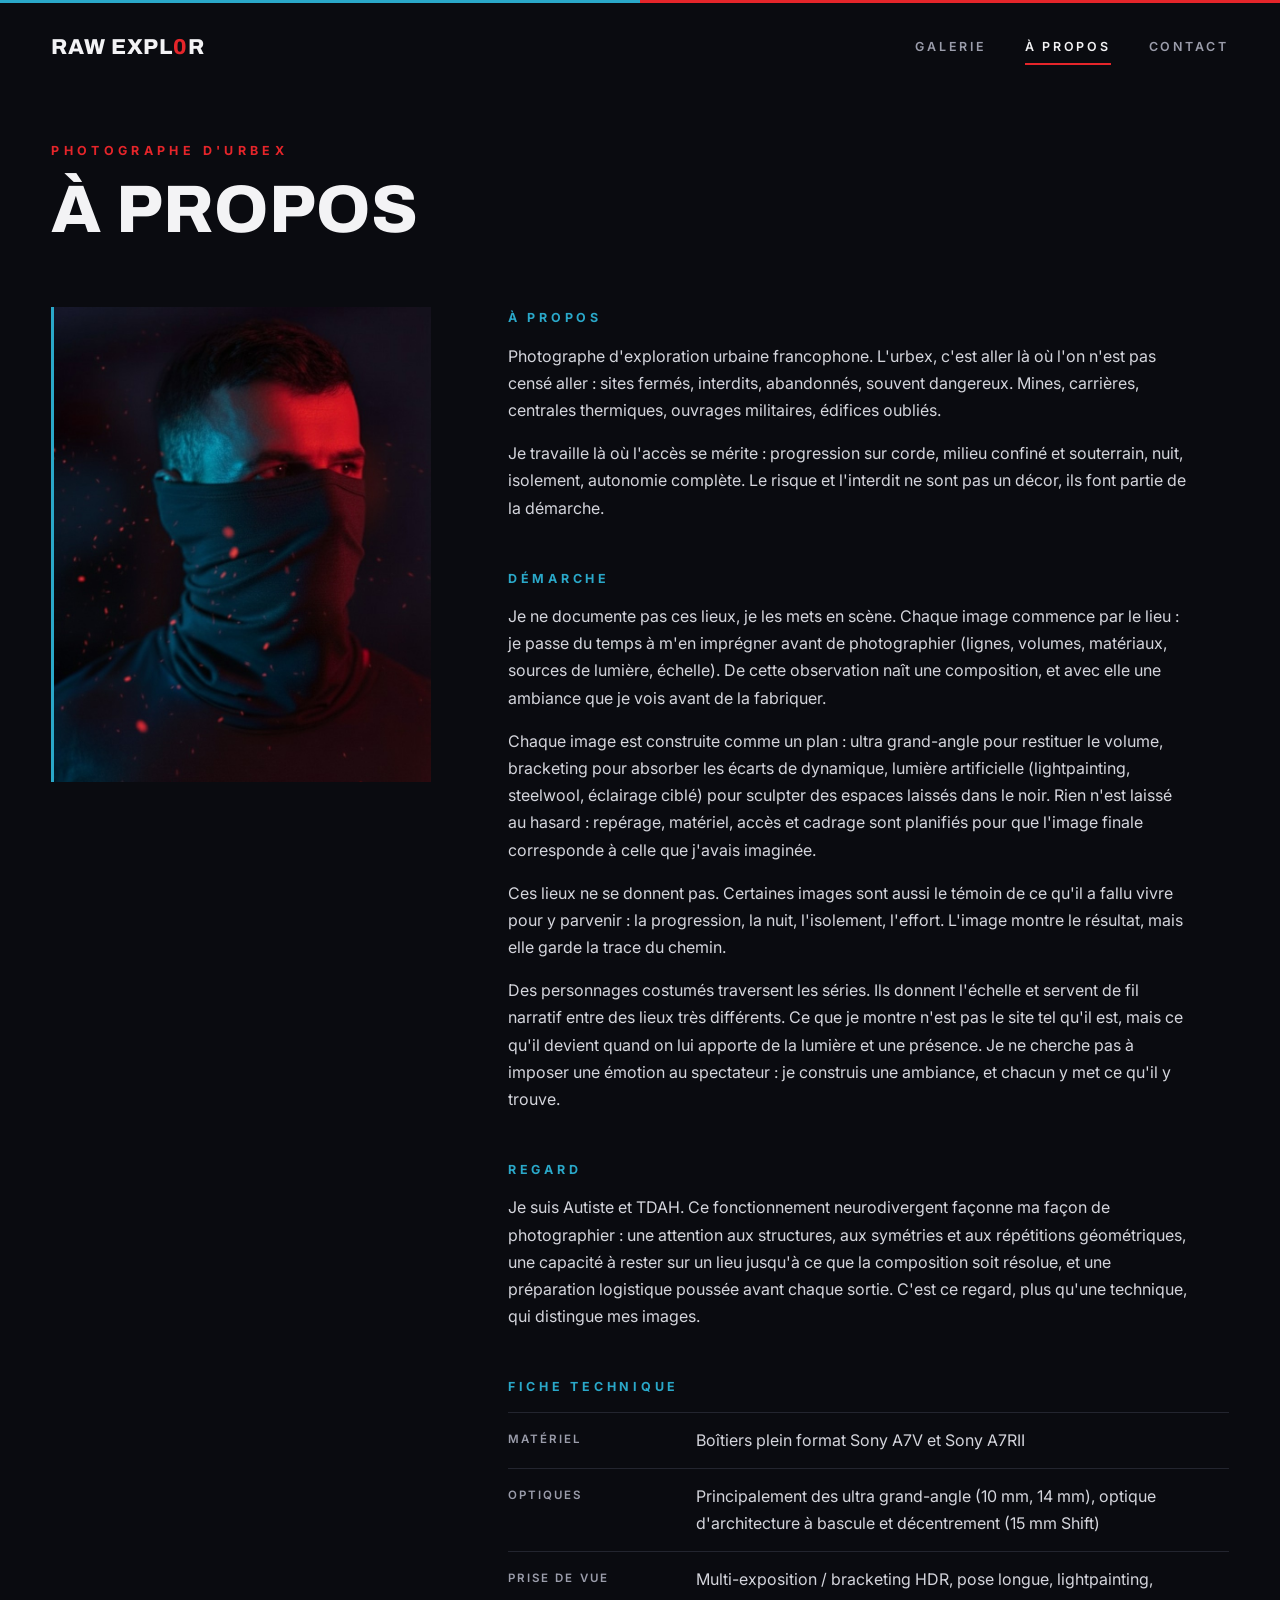
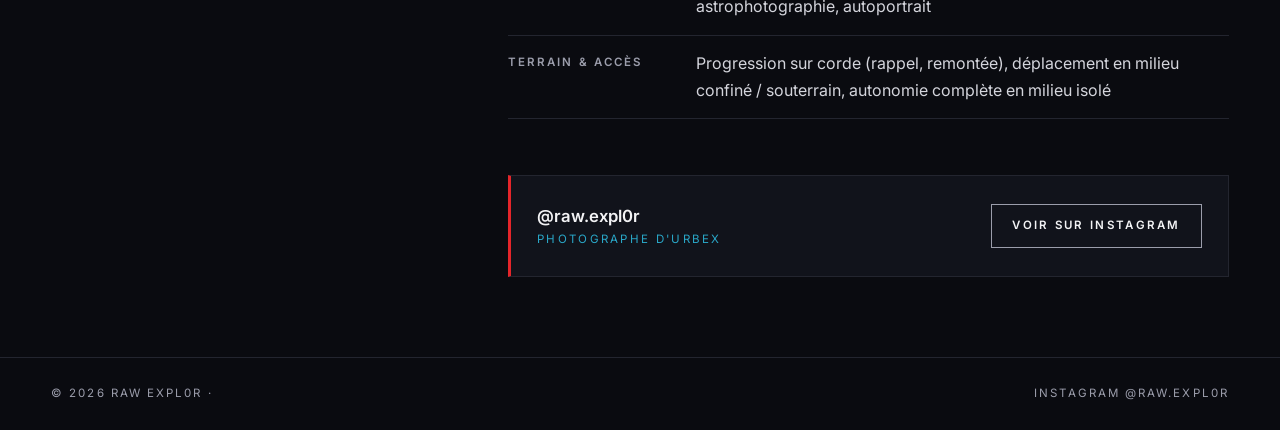
==== commit 80a192b3: "Update a-propos.html" ====
--- a/a-propos.html
+++ b/a-propos.html
@@ -36,7 +36,7 @@
 
       <div class="prose">
         <h2>À propos</h2>
-        <p>Photographe d'exploration urbaine basé à Toulouse. L'urbex, c'est aller là où l'on n'est pas censé aller : sites fermés, interdits, abandonnés, souvent dangereux. Mines, carrières, centrales thermiques, ouvrages militaires, édifices oubliés.</p>
+        <p>Photographe d'exploration urbaine francophone. L'urbex, c'est aller là où l'on n'est pas censé aller : sites fermés, interdits, abandonnés, souvent dangereux. Mines, carrières, centrales thermiques, ouvrages militaires, édifices oubliés.</p>
         <p>Je travaille là où l'accès se mérite : progression sur corde, milieu confiné et souterrain, nuit, isolement, autonomie complète. Le risque et l'interdit ne sont pas un décor, ils font partie de la démarche.</p>
 
         <h2>Démarche</h2>
@@ -76,7 +76,7 @@
   </main>
 
   <footer class="site-footer">
-    <span>© 2026 RAW EXPL0R · Toulouse</span>
+    <span>© 2026 RAW EXPL0R · </span>
     <a href="https://www.instagram.com/raw.expl0r" target="_blank" rel="noopener">Instagram @raw.expl0r</a>
   </footer>
 
--- a/css/style.css
+++ b/css/style.css
@@ -311,7 +311,7 @@
 
 /* ----- Widget Instagram ----- */
 .insta {
-  margin-top: 80px;
+  margin-top: 56px;
   max-width: 760px;
   padding: 26px;
   background: var(--bg-soft);
